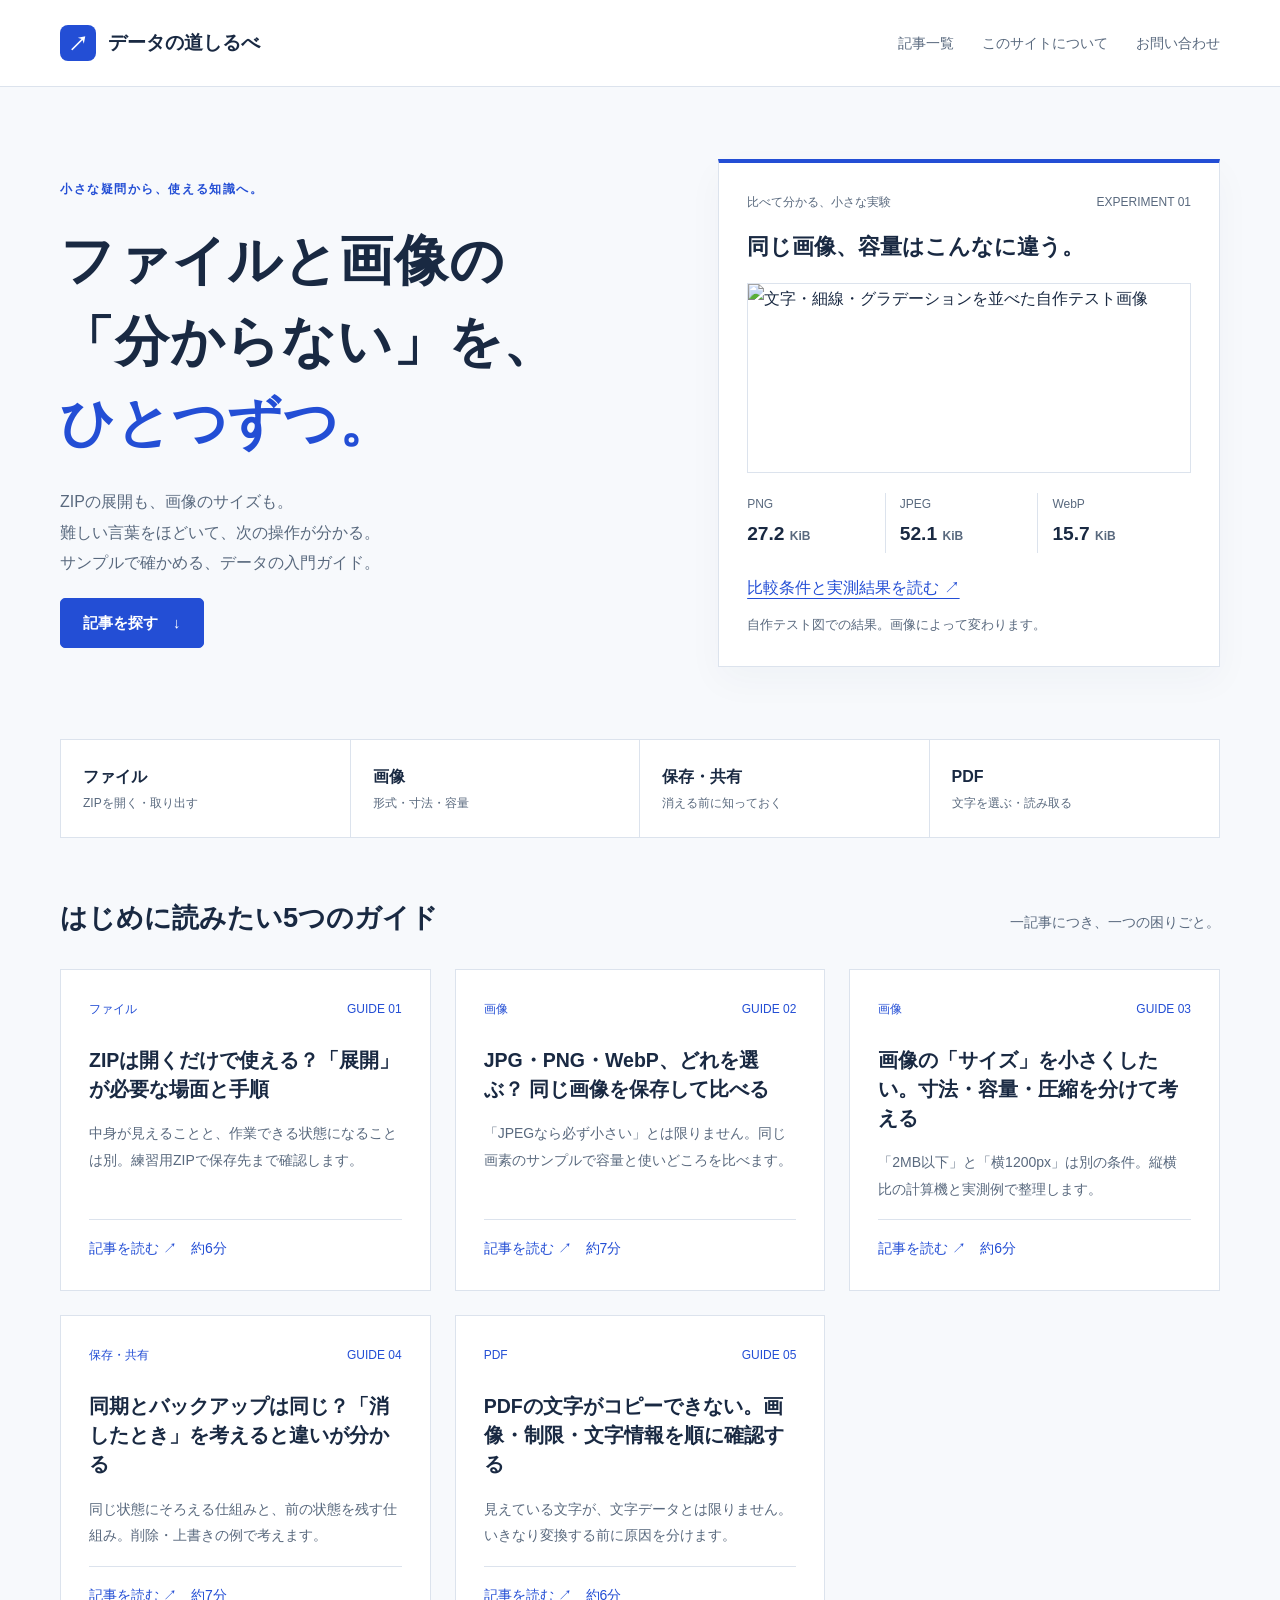
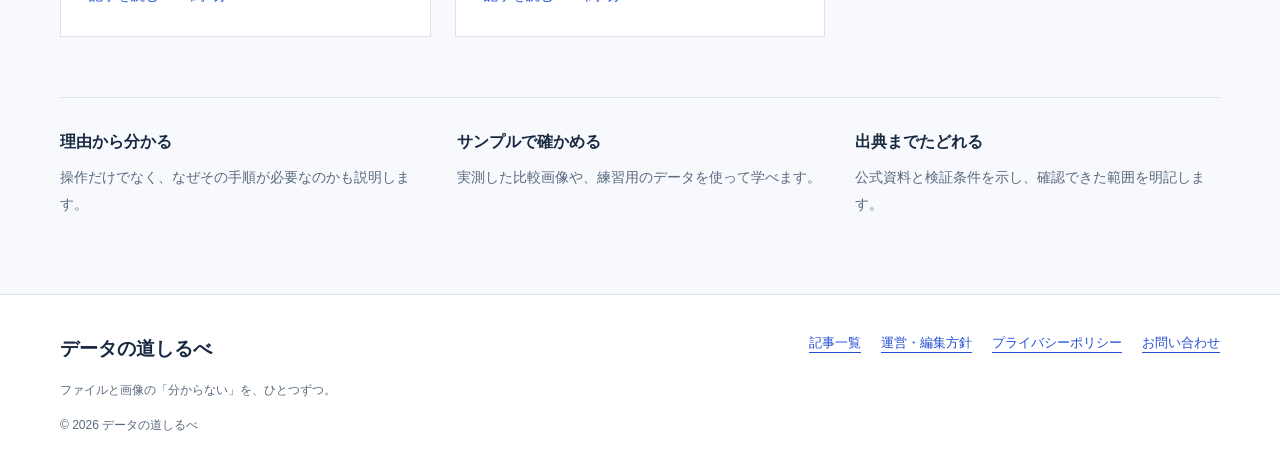
==== index.html @ d9ad292d "Add files via upload" ====
<!doctype html>
<html lang="ja">
<head>
  <meta charset="utf-8">
  <meta name="viewport" content="width=device-width, initial-scale=1">
  <title>ファイルと画像の「分からない」を、ひとつずつ。 | データの道しるべ</title>
  <meta name="description" content="ZIP、画像形式、容量、バックアップ、PDFを初心者向けに解説。自作サンプルと比較表を使って、次にすることが分かる入門ガイド。">
  <!-- DRAFT-NOINDEX: 公開URLと運営情報を確定後に削除します。 -->
  <meta name="robots" content="noindex, nofollow">
  <meta property="og:type" content="website">
  <meta property="og:locale" content="ja_JP">
  <meta property="og:site_name" content="データの道しるべ">
  <meta property="og:title" content="ファイルと画像の「分からない」を、ひとつずつ。">
  <meta property="og:description" content="ZIP、画像形式、容量、バックアップ、PDFを初心者向けに解説。自作サンプルと比較表を使って、次にすることが分かる入門ガイド。">
  <!-- PUBLIC-URL: 公開先の確定後にcanonicalとog:urlを追加します。 -->
  <link rel="icon" href="./favicon.svg" type="image/svg+xml">
  <link rel="stylesheet" href="./style.css">
  <script src="./script.js" defer>
</script>
</head>
<body>
<a class="skip" href="#main">本文へスキップ</a>
<header class="site-header">
<div class="wrap header-inner">
<a class="brand" href="./index.html">
<span class="mark" aria-hidden="true">↗</span>データの道しるべ</a>
<nav aria-label="メインナビゲーション">
<a href="./articles.html">記事一覧</a>
<a href="./about.html">このサイトについて</a>
<a href="./contact.html">お問い合わせ</a>
</nav>
</div>
</header>
<main id="main">
<div class="wrap">
<section class="hero">
<div>
<p class="eyebrow">小さな疑問から、使える知識へ。</p>
<h1>ファイルと画像の<br>「分からない」を、<br>
<span>ひとつずつ。</span>
</h1>
<p class="intro">ZIPの展開も、画像のサイズも。<br>難しい言葉をほどいて、次の操作が分かる。<br>サンプルで確かめる、データの入門ガイド。</p>
<a class="button" href="./articles.html">記事を探す　↓</a>
</div>
<aside class="hero-lab" aria-label="画像形式の比較記事">
<div class="label">
<span>比べて分かる、小さな実験</span>
<span>EXPERIMENT 01</span>
</div>
<h2>同じ画像、容量はこんなに違う。</h2>
<img src="./samples/sample.webp" width="1200" height="800" alt="文字・細線・グラデーションを並べた自作テスト画像">
<div class="stat-strip">
<div>
<small>PNG</small>
<strong>27.2 <small style="display:inline">KiB</small>
</strong>
</div>
<div>
<small>JPEG</small>
<strong>52.1 <small style="display:inline">KiB</small>
</strong>
</div>
<div>
<small>WebP</small>
<strong>15.7 <small style="display:inline">KiB</small>
</strong>
</div>
</div>
<a href="./articles/image-formats.html">比較条件と実測結果を読む ↗</a>
<p class="small" style="margin:10px 0 0">自作テスト図での結果。画像によって変わります。</p>
</aside>
</section>
<nav class="topics" aria-label="テーマから探す">
<a href="./articles.html#files">ファイル<span>ZIPを開く・取り出す</span>
</a>
<a href="./articles.html#images">画像<span>形式・寸法・容量</span>
</a>
<a href="./articles.html#storage">保存・共有<span>消える前に知っておく</span>
</a>
<a href="./articles.html#pdf">PDF<span>文字を選ぶ・読み取る</span>
</a>
</nav>
<section class="section">
<div class="section-title">
<h2>はじめに読みたい5つのガイド</h2>
<p>一記事につき、一つの困りごと。</p>
</div>
<div class="articles">
<a class="card" href="./articles/zip-extract.html">
<div class="card-top">
<span>ファイル</span>
<span>GUIDE 01</span>
</div>
<h3>ZIPは開くだけで使える？「展開」が必要な場面と手順</h3>
<p>中身が見えることと、作業できる状態になることは別。練習用ZIPで保存先まで確認します。</p>
<span class="read">記事を読む <span aria-hidden="true">↗</span>　約6分</span>
</a>
<a class="card" href="./articles/image-formats.html">
<div class="card-top">
<span>画像</span>
<span>GUIDE 02</span>
</div>
<h3>JPG・PNG・WebP、どれを選ぶ？ 同じ画像を保存して比べる</h3>
<p>「JPEGなら必ず小さい」とは限りません。同じ画素のサンプルで容量と使いどころを比べます。</p>
<span class="read">記事を読む <span aria-hidden="true">↗</span>　約7分</span>
</a>
<a class="card" href="./articles/image-size.html">
<div class="card-top">
<span>画像</span>
<span>GUIDE 03</span>
</div>
<h3>画像の「サイズ」を小さくしたい。寸法・容量・圧縮を分けて考える</h3>
<p>「2MB以下」と「横1200px」は別の条件。縦横比の計算機と実測例で整理します。</p>
<span class="read">記事を読む <span aria-hidden="true">↗</span>　約6分</span>
</a>
<a class="card" href="./articles/sync-backup.html">
<div class="card-top">
<span>保存・共有</span>
<span>GUIDE 04</span>
</div>
<h3>同期とバックアップは同じ？「消したとき」を考えると違いが分かる</h3>
<p>同じ状態にそろえる仕組みと、前の状態を残す仕組み。削除・上書きの例で考えます。</p>
<span class="read">記事を読む <span aria-hidden="true">↗</span>　約7分</span>
</a>
<a class="card" href="./articles/pdf-text.html">
<div class="card-top">
<span>PDF</span>
<span>GUIDE 05</span>
</div>
<h3>PDFの文字がコピーできない。画像・制限・文字情報を順に確認する</h3>
<p>見えている文字が、文字データとは限りません。いきなり変換する前に原因を分けます。</p>
<span class="read">記事を読む <span aria-hidden="true">↗</span>　約6分</span>
</a>
</div>
<div class="value-strip">
<div>
<h3>理由から分かる</h3>
<p>操作だけでなく、なぜその手順が必要なのかも説明します。</p>
</div>
<div>
<h3>サンプルで確かめる</h3>
<p>実測した比較画像や、練習用のデータを使って学べます。</p>
</div>
<div>
<h3>出典までたどれる</h3>
<p>公式資料と検証条件を示し、確認できた範囲を明記します。</p>
</div>
</div>
</section>
</div>
</main>
<footer class="site-footer">
<div class="wrap footer-inner">
<div>
<a class="brand" href="./index.html">データの道しるべ</a>
<small>ファイルと画像の「分からない」を、ひとつずつ。</small>
<small>© 2026 データの道しるべ</small>
</div>
<nav aria-label="フッターナビゲーション">
<a href="./articles.html">記事一覧</a>
<a href="./about.html">運営・編集方針</a>
<a href="./privacy.html">プライバシーポリシー</a>
<a href="./contact.html">お問い合わせ</a>
</nav>
</div>
</footer>
</body>
</html>
---- style.css ----
/* 色と基本サイズ。外部フォント・外部ライブラリは使用していません。 */
:root {
  --ink: #192942;
  --muted: #59697e;
  --blue: #234ed5;
  --pale: #edf2ff;
  --line: #dce3ed;
  --paper: #ffffff;
  --background: #f7f9fc;
  font-family: "Yu Gothic", "Hiragino Kaku Gothic ProN", Meiryo, sans-serif;
  color: var(--ink);
  background: var(--background);
}
* { box-sizing: border-box; }
html { scroll-behavior: smooth; scroll-padding-top: 24px; }
body { margin: 0; font-size: 16px; line-height: 1.9; }
a { color: var(--blue); text-underline-offset: 5px; }
button, input, select { font: inherit; }
button, select { cursor: pointer; }
button:focus-visible, a:focus-visible, input:focus-visible, select:focus-visible { outline: 3px solid #df7700; outline-offset: 4px; }
img { max-width: 100%; height: auto; display: block; }
h1, h2, h3 { line-height: 1.5; margin: 0; overflow-wrap: anywhere; }
p { margin: 0 0 1.2em; }
.wrap { width: min(1160px, calc(100% - 64px)); margin-inline: auto; }
.skip { position: absolute; top: -80px; left: 12px; padding: 12px; background: white; z-index: 20; }
.skip:focus { top: 12px; }
.site-header { background: white; border-bottom: 1px solid var(--line); }
.header-inner { min-height: 86px; display: flex; align-items: center; justify-content: space-between; gap: 28px; }
.brand { text-decoration: none; color: var(--ink); font-size: 1.18rem; font-weight: 700; display: inline-flex; gap: 12px; align-items: center; }
.mark { background: var(--blue); color: white; width: 36px; height: 36px; display: inline-grid; place-items: center; border-radius: 8px; font-size: 1.25rem; }
.site-header nav { display: flex; gap: 28px; flex-wrap: wrap; }
.site-header nav a { text-decoration: none; color: var(--muted); font-size: .875rem; }
.site-header nav a:hover { color: var(--blue); }
.hero { display: grid; grid-template-columns: 1.2fr 1fr; gap: 56px; padding-block: 72px; align-items: center; }
.eyebrow { color: var(--blue); font-size: .75rem; font-weight: 700; letter-spacing: .13em; margin-bottom: 20px; }
.hero h1 { font-size: clamp(2rem, 4.2vw, 3.6rem); letter-spacing: .015em; font-weight: 700; }
.hero h1 span { color: var(--blue); }
.hero .intro { color: var(--muted); max-width: 480px; margin-top: 25px; }
.button { display: inline-flex; justify-content: center; align-items: center; min-height: 46px; padding: 10px 22px; border-radius: 5px; border: 1px solid var(--blue); background: var(--blue); color: white; text-decoration: none; font-weight: 600; font-size: .9375rem; }
.button:hover { background: #183cae; }
.button.secondary { background: white; color: var(--blue); }
.hero-lab { background: white; padding: 28px; border: 1px solid var(--line); border-top: 4px solid var(--blue); box-shadow: 0 14px 35px #1f355609; }
.hero-lab .label { display: flex; justify-content: space-between; gap: 16px; font-size: .75rem; color: var(--muted); }
.hero-lab h2 { font-size: 1.4rem; margin: 16px 0 20px; }
.hero-lab img { border: 1px solid var(--line); width: 100%; max-height: 190px; object-fit: cover; }
.stat-strip { display: grid; grid-template-columns: repeat(3, 1fr); gap: 14px; margin-block: 20px; }
.stat-strip div { border-right: 1px solid var(--line); }
.stat-strip div:last-child { border: 0; }
.stat-strip small { display: block; color: var(--muted); font-size: .75rem; }
.stat-strip strong { font-size: 1.2rem; }
.section { padding-block: 60px; }
.section-title { display: flex; justify-content: space-between; gap: 24px; align-items: baseline; margin-bottom: 30px; }
.section-title h2 { font-size: 1.7rem; }
.section-title p { font-size: .875rem; color: var(--muted); margin: 0; }
.topics { display: grid; grid-template-columns: repeat(4, 1fr); background: white; border: 1px solid var(--line); }
.topics a { padding: 22px; color: var(--ink); text-decoration: none; border-right: 1px solid var(--line); font-weight: 600; }
.topics a:last-child { border: 0; }
.topics a:hover { background: var(--pale); }
.topics span { display: block; font-size: .75rem; color: var(--muted); font-weight: 400; }
.articles { display: grid; grid-template-columns: repeat(3, 1fr); gap: 24px; }
.card { background: white; border: 1px solid var(--line); display: flex; flex-direction: column; padding: 28px; text-decoration: none; color: var(--ink); min-width: 0; }
.card:hover { border-color: var(--blue); }
.card .card-top { display: flex; justify-content: space-between; gap: 12px; margin-bottom: 25px; color: var(--blue); font-size: .75rem; }
.card h3 { font-size: 1.22rem; margin-bottom: 16px; }
.card p { color: var(--muted); font-size: .875rem; flex: 1; }
.card .read { font-size: .875rem; color: var(--blue); border-top: 1px solid var(--line); padding-top: 15px; }
.value-strip { display: grid; grid-template-columns: repeat(3, 1fr); gap: 32px; border-top: 1px solid var(--line); margin-top: 60px; padding-top: 32px; }
.value-strip h3 { font-size: 1rem; margin-bottom: 10px; }
.value-strip p { font-size: .875rem; color: var(--muted); }
.page-heading { padding-block: 56px 32px; max-width: 840px; }
.page-heading h1 { font-size: clamp(1.9rem, 3.5vw, 2.8rem); }
.page-heading .lead { font-size: 1.05rem; color: var(--muted); margin-top: 20px; }
.breadcrumb { display: flex; gap: 10px; font-size: .8125rem; color: var(--muted); padding-top: 25px; flex-wrap: wrap; }
.meta { color: var(--muted); font-size: .8125rem; margin-top: 20px; }
.article-layout { display: grid; grid-template-columns: minmax(0, 790px) minmax(200px, 1fr); gap: 55px; padding-bottom: 70px; align-items: start; }
.article { background: white; padding: 36px 42px; border: 1px solid var(--line); min-width: 0; overflow-wrap: anywhere; }
.article h2 { font-size: 1.5rem; margin: 44px 0 22px; padding-bottom: 12px; border-bottom: 1px solid var(--line); }
.article h2:first-child { margin-top: 0; }
.article h3 { font-size: 1.15rem; margin: 26px 0 14px; }
.article ul, .article ol { padding-left: 1.5em; }
.article li { margin-bottom: 10px; }
.answer { border-left: 4px solid var(--blue); background: var(--pale); padding: 22px 24px; margin: 0 0 28px; }
.answer strong { display: block; margin-bottom: 8px; }
.answer p:last-child, .note p:last-child { margin: 0; }
.note { background: #f4f6fa; padding: 20px 24px; margin-block: 24px; font-size: .9375rem; }
.small { color: var(--muted); font-size: .8125rem; }
.toc { position: sticky; top: 25px; border-top: 3px solid var(--blue); padding-top: 20px; }
.toc h2 { font-size: .875rem; margin-bottom: 18px; }
.toc ol { margin: 0; padding-left: 1.25em; }
.toc li { margin-bottom: 15px; color: var(--muted); font-size: .875rem; }
.toc a { color: var(--muted); text-decoration: none; }
.toc a:hover { color: var(--blue); }
.toc .meta-note { margin-top: 30px; padding-top: 20px; border-top: 1px solid var(--line); color: var(--muted); font-size: .8125rem; }
.table-scroll { overflow-x: auto; margin-block: 24px; }
table { border-collapse: collapse; width: 100%; font-size: .875rem; }
th, td { padding: 13px 14px; border: 1px solid var(--line); text-align: left; vertical-align: top; }
th { background: #eef2f8; font-weight: 600; }
pre { white-space: pre-wrap; overflow-wrap: anywhere; font-size: .875rem; line-height: 1.8; background: #152844; color: #eef4ff; padding: 24px; border-radius: 5px; }
code { font-family: Consolas, monospace; }
figure { margin: 24px 0; }
figcaption { font-size: .8125rem; color: var(--muted); margin-top: 10px; }
.diagram { background: #f4f7fc; padding: 24px; border: 1px solid var(--line); }
.flow { display: flex; flex-wrap: wrap; align-items: center; gap: 12px; }
.flow-box { flex: 1; min-width: 145px; border: 1px solid #bacbea; border-radius: 5px; background: white; padding: 16px; text-align: center; }
.flow-box b { display: block; }
.flow-box span { font-size: .8125rem; color: var(--muted); }
.controls-row { display: flex; flex-wrap: wrap; gap: 14px; align-items: end; margin: 18px 0; }
.controls-row label { display: flex; flex-direction: column; font-size: .875rem; gap: 6px; }
select, input[type="number"] { width: 180px; max-width: 100%; border: 1px solid #aab8cc; border-radius: 4px; background: white; color: var(--ink); padding: 9px 12px; }
.sample-image { background: white; border: 1px solid var(--line); width: 100%; }
.result { padding: 16px 20px; background: #eaf4f0; color: #205243; margin-top: 16px; }
.compare-grid { display: grid; grid-template-columns: 1fr 1fr; gap: 20px; }
.compare-grid figcaption { color: var(--ink); }
.sources { font-size: .875rem; }
.related { margin-top: 38px; padding-top: 24px; border-top: 1px solid var(--line); }
.related a { display: block; margin-bottom: 10px; }
.plain { max-width: 820px; margin-inline: auto; margin-bottom: 60px; }
.site-footer { background: white; border-top: 1px solid var(--line); padding: 36px 0; }
.footer-inner { display: flex; flex-wrap: wrap; justify-content: space-between; gap: 28px; }
.footer-inner nav { display: flex; gap: 20px; flex-wrap: wrap; font-size: .8125rem; }
.footer-inner small { display: block; color: var(--muted); font-size: .75rem; margin-top: 12px; }
.download-box { border: 1px solid #c5d3f1; padding: 22px; background: #f8faff; margin: 24px 0; }
.download-box p { font-size: .875rem; }
.checklist { list-style: square; }
@media (max-width: 960px) {
  .hero { gap: 30px; }
  .articles { grid-template-columns: repeat(2, 1fr); }
  .article-layout { grid-template-columns: minmax(0, 1fr); gap: 24px; }
  .toc { position: static; grid-row: 1; background: white; padding: 24px; }
  .toc ol { columns: 2; }
  .toc .meta-note { display: none; }
}
@media (max-width: 650px) {
  .wrap { width: calc(100% - 36px); }
  .header-inner { flex-direction: column; align-items: flex-start; gap: 14px; padding-block: 18px; }
  .site-header nav { gap: 22px; }
  .hero { grid-template-columns: 1fr; padding-block: 40px; }
  .hero h1 { font-size: 2.25rem; }
  .hero-lab { padding: 23px; }
  .topics { grid-template-columns: 1fr 1fr; }
  .topics a { padding: 16px; border-bottom: 1px solid var(--line); }
  .topics a:nth-child(2) { border-right: 0; }
  .topics a:nth-child(3) { border-bottom: 0; }
  .section { padding-block: 40px; }
  .section-title { display: block; }
  .section-title p { margin-top: 10px; }
  .articles, .value-strip, .compare-grid { grid-template-columns: 1fr; }
  .card { padding: 24px; }
  .value-strip { gap: 16px; }
  .page-heading { padding-top: 35px; }
  .article { padding: 24px 18px; }
  .article h2 { font-size: 1.3rem; }
  .answer, .note, .diagram { padding: 18px; }
  .toc ol { columns: 1; }
  .controls-row label { flex: 1; min-width: 120px; }
  select, input[type="number"] { width: 100%; }
  .stat-strip { gap: 10px; }
  .stat-strip strong { font-size: 1.05rem; }
  .footer-inner { flex-direction: column; }
}
@media (prefers-reduced-motion: reduce) {
  html { scroll-behavior: auto; }
}
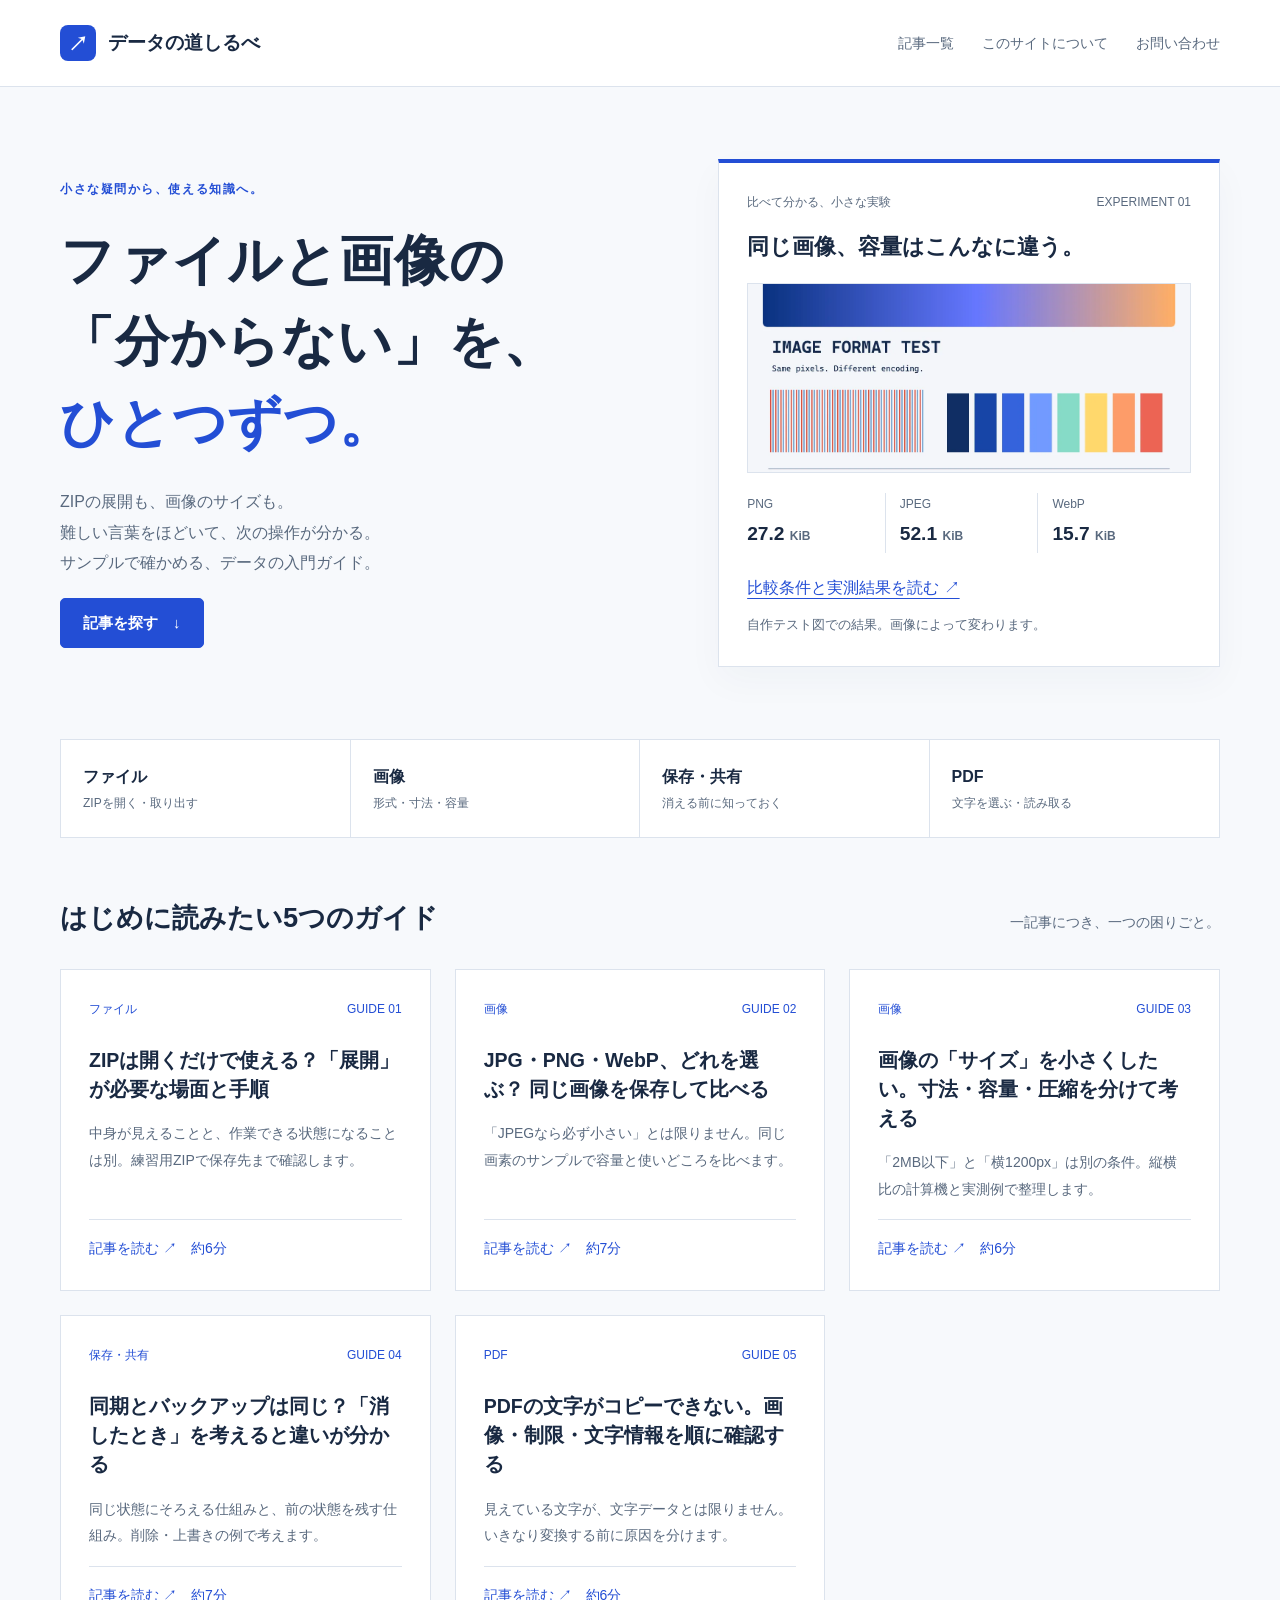
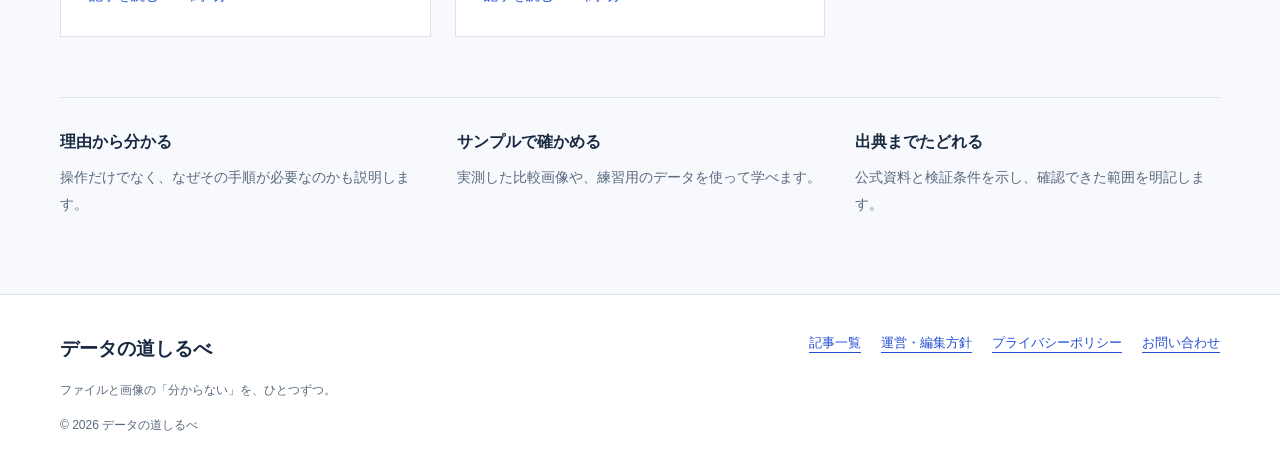
==== commit 50f5d769: "Add files via upload" ====
--- a/index.html
+++ b/index.html
@@ -5,14 +5,13 @@
   <meta name="viewport" content="width=device-width, initial-scale=1">
   <title>ファイルと画像の「分からない」を、ひとつずつ。 | データの道しるべ</title>
   <meta name="description" content="ZIP、画像形式、容量、バックアップ、PDFを初心者向けに解説。自作サンプルと比較表を使って、次にすることが分かる入門ガイド。">
-  <!-- DRAFT-NOINDEX: 公開URLと運営情報を確定後に削除します。 -->
-  <meta name="robots" content="noindex, nofollow">
   <meta property="og:type" content="website">
   <meta property="og:locale" content="ja_JP">
   <meta property="og:site_name" content="データの道しるべ">
   <meta property="og:title" content="ファイルと画像の「分からない」を、ひとつずつ。">
   <meta property="og:description" content="ZIP、画像形式、容量、バックアップ、PDFを初心者向けに解説。自作サンプルと比較表を使って、次にすることが分かる入門ガイド。">
-  <!-- PUBLIC-URL: 公開先の確定後にcanonicalとog:urlを追加します。 -->
+  <link rel="canonical" href="https://pcotasuke.github.io/DataMichiShirube/">
+  <meta property="og:url" content="https://pcotasuke.github.io/DataMichiShirube/">
   <link rel="icon" href="./favicon.svg" type="image/svg+xml">
   <link rel="stylesheet" href="./style.css">
   <script src="./script.js" defer>
